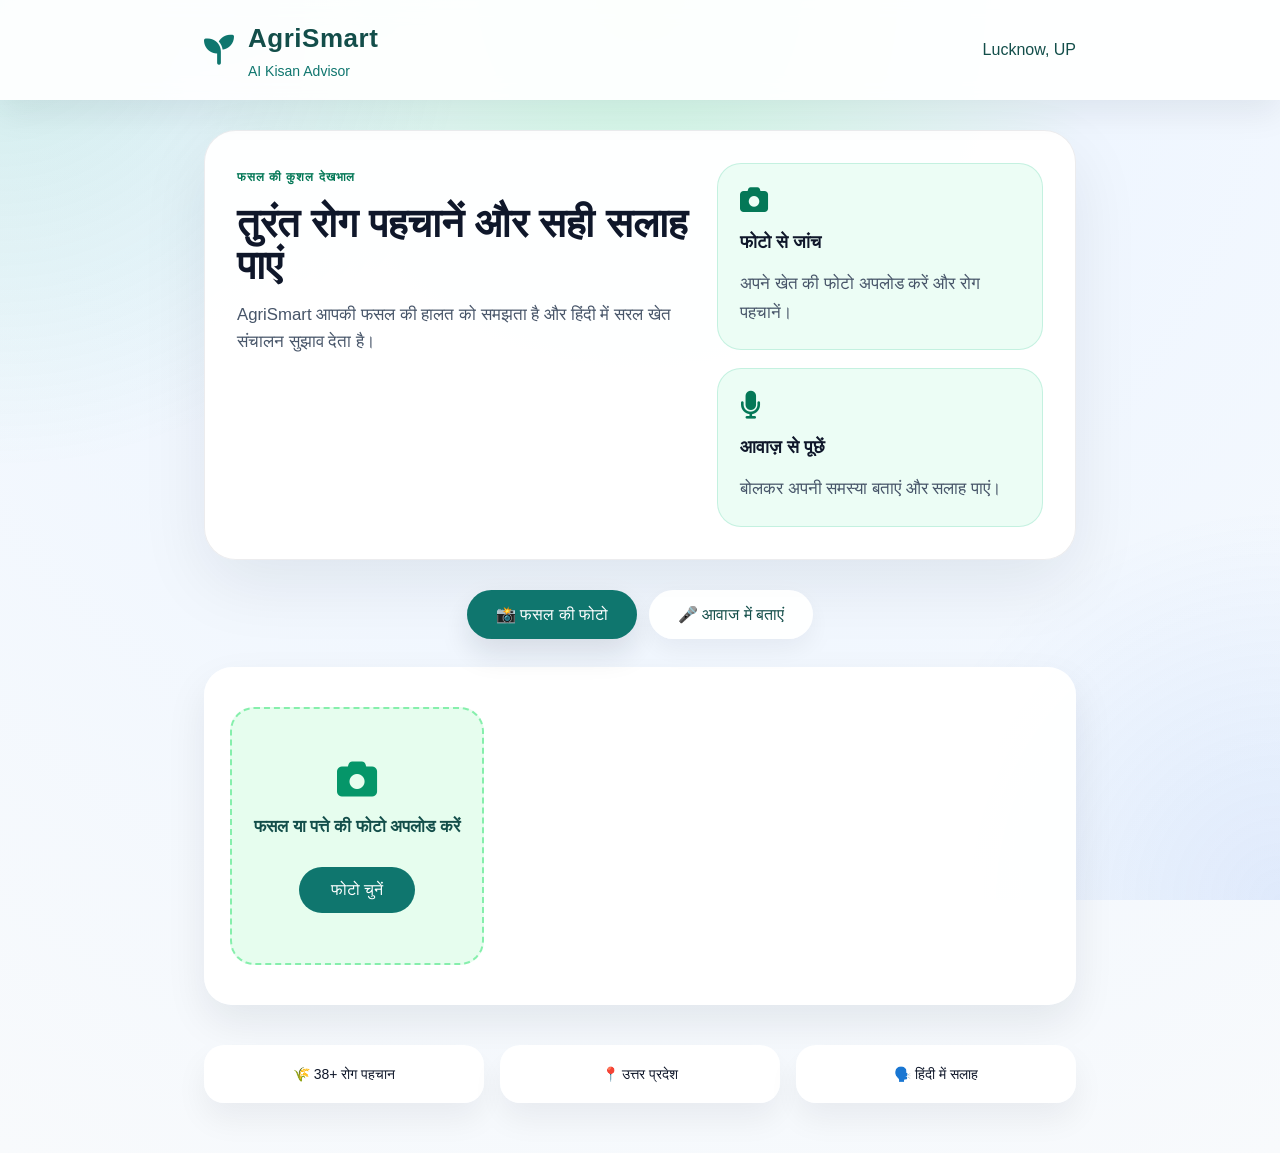
==== index.html @ c0d42a11 "Attach frontend and backend: clean project structure and UI/backend integration" ====
<!DOCTYPE html>
<html lang="hi">
<head>
  <meta charset="UTF-8">
  <meta name="viewport" content="width=device-width, initial-scale=1.0">
  <title>AgriSmart AI - Pocket Kisan Advisor</title>
  <link rel="stylesheet" href="css/style.css">
  <link rel="stylesheet" href="https://cdnjs.cloudflare.com/ajax/libs/font-awesome/6.5.0/css/all.min.css" integrity="sha512-QHRsULlKVCgvx2x8IB+KWna+wvWH8qNqrNk2URrFvH7xeec5g7FKciNkRIj6QPzvm3kcV8es2g00rqoMw+9ZZA==" crossorigin="anonymous" referrerpolicy="no-referrer">
</head>
<body>
  <nav class="navbar">
    <div class="nav-container">
      <div class="logo">
        <i class="fas fa-seedling"></i>
        <div>
          <h2>AgriSmart</h2>
          <p>AI Kisan Advisor</p>
        </div>
      </div>
      <div class="location">Lucknow, UP</div>
    </div>
  </nav>

  <main class="container">
    <section class="hero-card">
      <div>
        <span class="eyebrow">फसल की कुशल देखभाल</span>
        <h1>तुरंत रोग पहचानें और सही सलाह पाएं</h1>
        <p>AgriSmart आपकी फसल की हालत को समझता है और हिंदी में सरल खेत संचालन सुझाव देता है।</p>
      </div>
      <div class="hero-actions">
        <div class="feature-card">
          <i class="fas fa-camera"></i>
          <h3>फोटो से जांच</h3>
          <p>अपने खेत की फोटो अपलोड करें और रोग पहचानें।</p>
        </div>
        <div class="feature-card">
          <i class="fas fa-microphone"></i>
          <h3>आवाज़ से पूछें</h3>
          <p>बोलकर अपनी समस्या बताएं और सलाह पाएं।</p>
        </div>
      </div>
    </section>

    <div class="tabs">
      <button class="tab-btn active" onclick="showTab(0)">📸 फसल की फोटो</button>
      <button class="tab-btn" onclick="showTab(1)">🎤 आवाज में बताएं</button>
    </div>

    <div id="photo-tab" class="tab-content">
      <div class="upload-box">
        <input type="file" id="image-upload" accept="image/*" hidden>
        <button
          type="button"
          class="upload-area"
          aria-label="फसल या पत्ते की फोटो अपलोड करें"
          onclick="document.getElementById('image-upload').click()"
        >
          <i class="fas fa-camera fa-3x"></i>
          <p>फसल या पत्ते की फोटो अपलोड करें</p>
          <span class="btn">फोटो चुनें</span>
        </button>
      </div>
    </div>

    <div id="voice-tab" class="tab-content hidden">
      <div class="voice-box">
        <button id="record-btn" class="record-btn">
          <i class="fas fa-microphone"></i>
        </button>
        <p id="voice-status">अपनी समस्या बताएं (हिंदी में बोलें)</p>
        <p class="hint-text">रिकॉर्डिंग बंद करने के बाद आप अपना टेक्स्ट इनपुट दे सकते हैं।</p>
      </div>
    </div>

    <div class="trust-bar">
      <div>🌾 38+ रोग पहचान</div>
      <div>📍 उत्तर प्रदेश</div>
      <div>🗣️ हिंदी में सलाह</div>
    </div>
  </main>

  <script src="js/script.js"></script>
</body>
</html>
---- css/style.css ----
* {
  margin: 0;
  padding: 0;
  box-sizing: border-box;
}

body {
  font-family: 'Segoe UI', Tahoma, Geneva, Verdana, sans-serif;
  background: radial-gradient(circle at top, #d1fae5 0%, #eff6ff 35%, #f8fafc 100%);
  color: #134e4a;
  line-height: 1.6;
  min-height: 100vh;
}

body::before {
  content: '';
  position: fixed;
  inset: 0;
  background: radial-gradient(circle at top left, rgba(16,185,129,0.15), transparent 30%),
              radial-gradient(circle at bottom right, rgba(59,130,246,0.12), transparent 25%);
  pointer-events: none;
}

.navbar {
  background: rgba(255,255,255,0.92);
  backdrop-filter: blur(10px);
  box-shadow: 0 12px 34px rgba(15,23,42,0.08);
  padding: 18px 0;
  position: sticky;
  top: 0;
  z-index: 100;
}

.nav-container {
  max-width: 920px;
  margin: 0 auto;
  padding: 0 24px;
  display: flex;
  justify-content: space-between;
  align-items: center;
}

.logo {
  display: flex;
  align-items: center;
  gap: 14px;
}

.logo i {
  font-size: 30px;
  color: #0f766e;
}

.logo h2 {
  font-size: 26px;
  letter-spacing: 0.02em;
}

.logo p {
  font-size: 14px;
  color: #0f766e;
}

.container {
  max-width: 920px;
  margin: 30px auto 50px;
  padding: 0 24px;
  position: relative;
}

.hero-card {
  background: rgba(255,255,255,0.96);
  border: 1px solid rgba(15,23,42,0.08);
  border-radius: 32px;
  padding: 32px;
  display: grid;
  grid-template-columns: 1.4fr 1fr;
  gap: 24px;
  box-shadow: 0 24px 68px rgba(15,23,42,0.08);
  margin-bottom: 30px;
}

.eyebrow {
  display: inline-block;
  margin-bottom: 16px;
  color: #047857;
  font-weight: 700;
  text-transform: uppercase;
  letter-spacing: 0.08em;
  font-size: 12px;
}

.hero-card h1 {
  font-size: clamp(2.5rem, 3vw, 4rem);
  line-height: 1.04;
  margin-bottom: 16px;
  color: #0f172a;
}

.hero-card p {
  font-size: 1.05rem;
  color: #475569;
  max-width: 560px;
}

.hero-actions {
  display: grid;
  gap: 18px;
}

.feature-card {
  background: #ecfdf5;
  border-radius: 24px;
  padding: 22px;
  display: grid;
  gap: 14px;
  border: 1px solid rgba(16,185,129,0.18);
}

.feature-card i {
  font-size: 28px;
  color: #047857;
}

.feature-card h3 {
  font-size: 1.1rem;
  color: #0f172a;
}

.feature-card p {
  color: #475569;
  line-height: 1.7;
}

.tabs {
  display: flex;
  gap: 12px;
  justify-content: center;
  flex-wrap: wrap;
  margin-bottom: 28px;
}

.tab-btn {
  padding: 14px 28px;
  border: 1px solid transparent;
  background: rgba(255,255,255,0.92);
  border-radius: 999px;
  font-size: 16px;
  cursor: pointer;
  color: #134e4a;
  transition: all 0.25s ease;
  box-shadow: 0 10px 28px rgba(15,23,42,0.06);
}

.tab-btn:hover,
.tab-btn.active {
  background: #0f766e;
  color: white;
  border-color: transparent;
  box-shadow: 0 14px 30px rgba(15,23,42,0.12);
}

.tab-content {
  display: block;
}

.tab-content.hidden {
  display: none;
}

.upload-box,
.voice-box {
  background: rgba(255,255,255,0.95);
  border-radius: 28px;
  padding: 40px 26px;
  text-align: center;
  box-shadow: 0 18px 40px rgba(15,23,42,0.08);
}

.upload-area {
  display: grid;
  gap: 18px;
  align-items: center;
  justify-items: center;
  border: 2px dashed #86efac;
  border-radius: 24px;
  padding: 50px 22px;
  cursor: pointer;
  transition: all 0.3s ease;
  background: rgba(220,252,231,0.7);
}

.upload-area:hover {
  transform: translateY(-2px);
  border-color: #16a34a;
  background: rgba(220,252,231,0.92);
}

.upload-area i {
  color: #059669;
}

.upload-area p {
  font-size: 1.05rem;
  color: #134e4a;
  font-weight: 600;
}

.btn {
  background: #0f766e;
  color: white;
  padding: 14px 32px;
  border: none;
  border-radius: 999px;
  font-size: 16px;
  margin-top: 12px;
  cursor: pointer;
}

.record-btn {
  width: 130px;
  height: 130px;
  border-radius: 50%;
  background: linear-gradient(135deg, #10b981 0%, #047857 100%);
  color: white;
  border: none;
  font-size: 42px;
  cursor: pointer;
  margin: 0 auto 18px;
  display: block;
  box-shadow: 0 24px 44px rgba(16,185,129,0.25);
  transition: transform 0.25s ease, box-shadow 0.25s ease;
}

.record-btn:hover {
  transform: scale(1.05);
  box-shadow: 0 28px 48px rgba(16,185,129,0.32);
}

.voice-box p {
  font-size: 1rem;
  color: #334155;
}

.hint-text {
  margin-top: 14px;
  color: #475569;
  font-size: 0.95rem;
}

.trust-bar {
  display: grid;
  grid-template-columns: repeat(3, minmax(0, 1fr));
  gap: 16px;
  margin-top: 40px;
  color: #0f172a;
  font-size: 14px;
}

.trust-bar div {
  background: rgba(255,255,255,0.92);
  border-radius: 20px;
  padding: 18px 20px;
  box-shadow: 0 16px 32px rgba(15,23,42,0.06);
  text-align: center;
}

@media (max-width: 840px) {
  .hero-card {
    grid-template-columns: 1fr;
  }
}

@media (max-width: 640px) {
  .nav-container,
  .container {
    padding: 0 16px;
  }

  .tab-btn {
    flex: 1 1 45%;
  }

  .upload-box,
  .voice-box,
  .hero-card,
  .trust-bar div {
    padding: 28px 18px;
  }

  .record-btn {
    width: 110px;
    height: 110px;
    font-size: 36px;
  }

  .trust-bar {
    grid-template-columns: 1fr;
  }
}
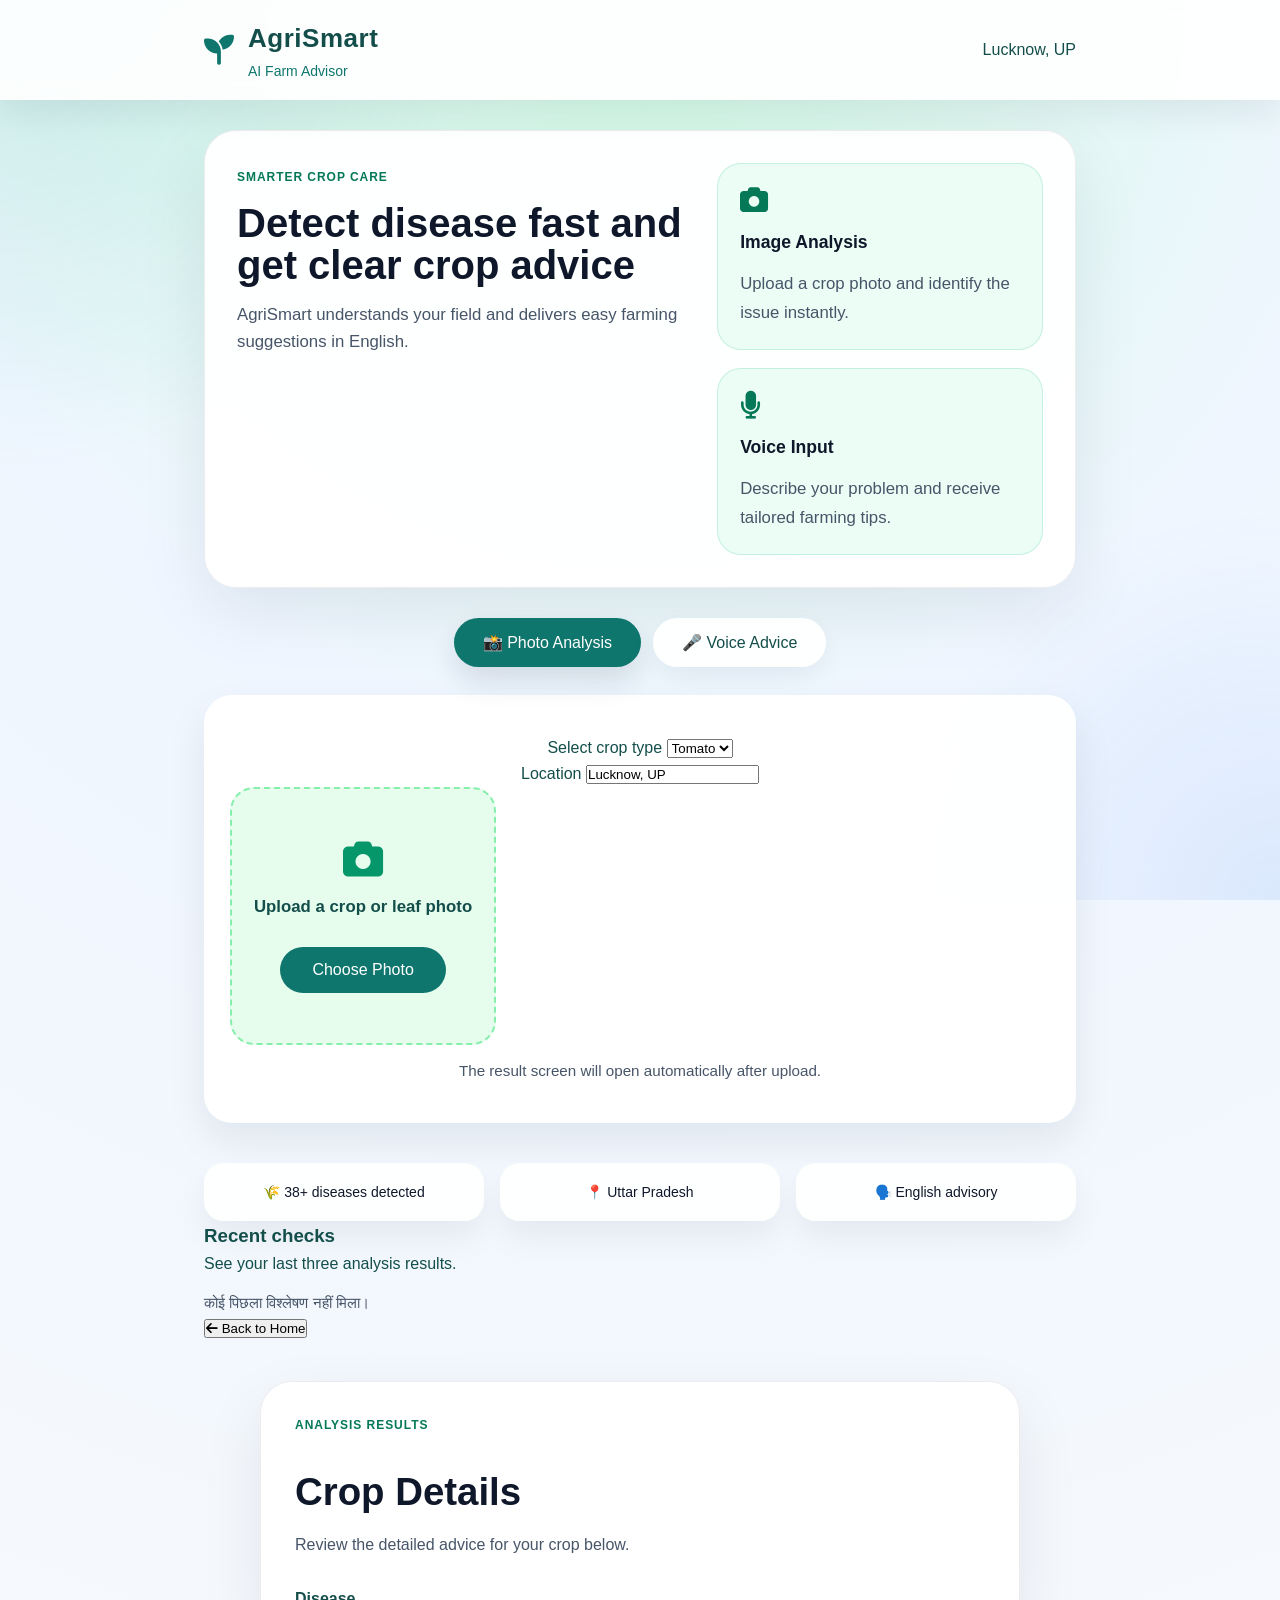
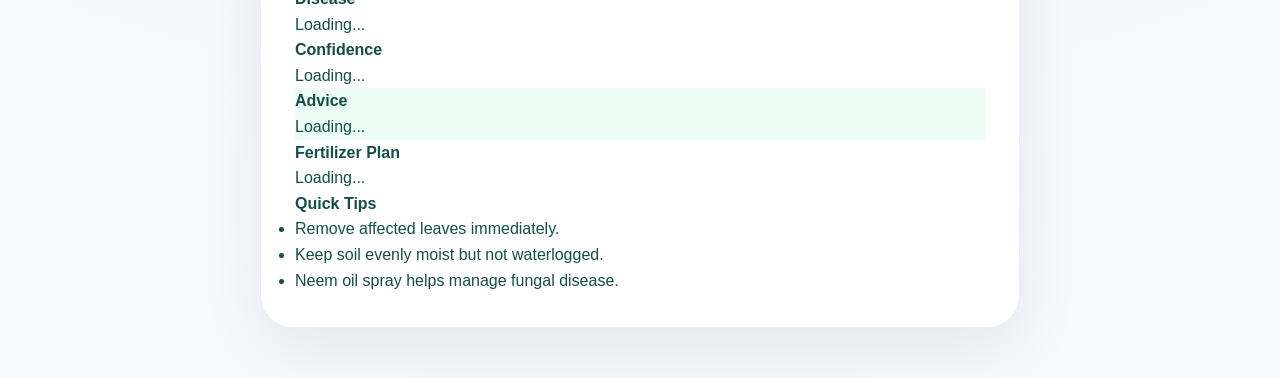
==== commit 245bd921: "Translate UI to English and remove duplicate script copy" ====
--- a/index.html
+++ b/index.html
@@ -1,9 +1,9 @@
 <!DOCTYPE html>
-<html lang="hi">
+<html lang="en">
 <head>
   <meta charset="UTF-8">
   <meta name="viewport" content="width=device-width, initial-scale=1.0">
-  <title>AgriSmart AI - Pocket Kisan Advisor</title>
+  <title>AgriSmart AI - Pocket Farmer Advisor</title>
   <link rel="stylesheet" href="css/style.css">
   <link rel="stylesheet" href="https://cdnjs.cloudflare.com/ajax/libs/font-awesome/6.5.0/css/all.min.css" integrity="sha512-QHRsULlKVCgvx2x8IB+KWna+wvWH8qNqrNk2URrFvH7xeec5g7FKciNkRIj6QPzvm3kcV8es2g00rqoMw+9ZZA==" crossorigin="anonymous" referrerpolicy="no-referrer">
 </head>
@@ -14,7 +14,7 @@
         <i class="fas fa-seedling"></i>
         <div>
           <h2>AgriSmart</h2>
-          <p>AI Kisan Advisor</p>
+          <p>AI Farm Advisor</p>
         </div>
       </div>
       <div class="location">Lucknow, UP</div>
@@ -22,62 +22,136 @@
   </nav>
 
   <main class="container">
-    <section class="hero-card">
-      <div>
-        <span class="eyebrow">फसल की कुशल देखभाल</span>
-        <h1>तुरंत रोग पहचानें और सही सलाह पाएं</h1>
-        <p>AgriSmart आपकी फसल की हालत को समझता है और हिंदी में सरल खेत संचालन सुझाव देता है।</p>
+    <section id="home-screen" class="screen">
+      <section class="hero-card">
+        <div>
+          <span class="eyebrow">Smarter Crop Care</span>
+          <h1>Detect disease fast and get clear crop advice</h1>
+          <p>AgriSmart understands your field and delivers easy farming suggestions in English.</p>
+        </div>
+        <div class="hero-actions">
+          <div class="feature-card">
+            <i class="fas fa-camera"></i>
+            <h3>Image Analysis</h3>
+            <p>Upload a crop photo and identify the issue instantly.</p>
+          </div>
+          <div class="feature-card">
+            <i class="fas fa-microphone"></i>
+            <h3>Voice Input</h3>
+            <p>Describe your problem and receive tailored farming tips.</p>
+          </div>
+        </div>
+      </section>
+
+      <div class="tabs">
+        <button class="tab-btn active" onclick="showTab(0)">📸 Photo Analysis</button>
+        <button class="tab-btn" onclick="showTab(1)">🎤 Voice Advice</button>
       </div>
-      <div class="hero-actions">
-        <div class="feature-card">
-          <i class="fas fa-camera"></i>
-          <h3>फोटो से जांच</h3>
-          <p>अपने खेत की फोटो अपलोड करें और रोग पहचानें।</p>
-        </div>
-        <div class="feature-card">
-          <i class="fas fa-microphone"></i>
-          <h3>आवाज़ से पूछें</h3>
-          <p>बोलकर अपनी समस्या बताएं और सलाह पाएं।</p>
+
+      <div id="photo-tab" class="tab-content">
+        <div class="upload-box">
+          <div class="form-row">
+            <label for="crop-select">Select crop type</label>
+            <select id="crop-select" class="text-input">
+              <option value="Tomato">Tomato</option>
+              <option value="Paddy">Paddy</option>
+              <option value="Wheat">Wheat</option>
+              <option value="Potato">Potato</option>
+              <option value="Cotton">Cotton</option>
+            </select>
+          </div>
+          <div class="form-row">
+            <label for="location-input">Location</label>
+            <input id="location-input" class="text-input" type="text" value="Lucknow, UP" />
+          </div>
+          <input type="file" id="image-upload" accept="image/*" hidden>
+          <button type="button" class="upload-area" aria-label="Upload crop or leaf photo" onclick="document.getElementById('image-upload').click()">
+            <i class="fas fa-camera fa-3x"></i>
+            <p>Upload a crop or leaf photo</p>
+            <span class="btn">Choose Photo</span>
+          </button>
+          <p class="hint-text">The result screen will open automatically after upload.</p>
         </div>
       </div>
+
+      <div id="voice-tab" class="tab-content hidden">
+        <div class="voice-box voice-panel">
+          <div class="form-row">
+            <label for="voice-crop-select">Crop type</label>
+            <select id="voice-crop-select" class="text-input">
+              <option value="Tomato">Tomato</option>
+              <option value="Paddy">Paddy</option>
+              <option value="Wheat">Wheat</option>
+              <option value="Potato">Potato</option>
+              <option value="Cotton">Cotton</option>
+            </select>
+          </div>
+          <div class="form-row">
+            <label for="voice-location-input">Location</label>
+            <input id="voice-location-input" class="text-input" type="text" value="Lucknow, UP" />
+          </div>
+          <div class="form-row">
+            <label for="voice-text">Describe your issue</label>
+            <textarea id="voice-text" class="text-area" rows="4" placeholder="Leaves are turning yellow, grains are drying..."></textarea>
+          </div>
+          <button id="record-btn" class="btn action-btn">📤 Submit</button>
+          <p id="voice-status" class="hint-text">Write your issue and click Submit.</p>
+        </div>
+      </div>
+
+      <div class="trust-bar">
+        <div>🌾 38+ diseases detected</div>
+        <div>📍 Uttar Pradesh</div>
+        <div>🗣️ English advisory</div>
+      </div>
+
+      <section class="history-panel">
+        <div class="history-header">
+          <h3>Recent checks</h3>
+          <p>See your last three analysis results.</p>
+        </div>
+        <div id="history-list" class="history-list"></div>
+      </section>
     </section>
 
-    <div class="tabs">
-      <button class="tab-btn active" onclick="showTab(0)">📸 फसल की फोटो</button>
-      <button class="tab-btn" onclick="showTab(1)">🎤 आवाज में बताएं</button>
-    </div>
+    <section id="result-screen" class="screen hidden">
+      <button class="back-btn" onclick="showHome()"><i class="fas fa-arrow-left"></i> Back to Home</button>
+      <section class="result-card">
+        <div class="result-header">
+          <span class="eyebrow">Analysis Results</span>
+          <h2 id="result-crop">Crop Details</h2>
+          <p id="result-summary">Review the detailed advice for your crop below.</p>
+        </div>
 
-    <div id="photo-tab" class="tab-content">
-      <div class="upload-box">
-        <input type="file" id="image-upload" accept="image/*" hidden>
-        <button
-          type="button"
-          class="upload-area"
-          aria-label="फसल या पत्ते की फोटो अपलोड करें"
-          onclick="document.getElementById('image-upload').click()"
-        >
-          <i class="fas fa-camera fa-3x"></i>
-          <p>फसल या पत्ते की फोटो अपलोड करें</p>
-          <span class="btn">फोटो चुनें</span>
-        </button>
-      </div>
-    </div>
+        <div class="result-grid">
+          <div class="metric-card">
+            <h4>Disease</h4>
+            <p id="result-disease">Loading...</p>
+          </div>
+          <div class="metric-card">
+            <h4>Confidence</h4>
+            <p id="result-confidence">Loading...</p>
+          </div>
+          <div class="metric-card advice-block">
+            <h4>Advice</h4>
+            <p id="result-advice">Loading...</p>
+          </div>
+          <div class="metric-card fertilizer-block">
+            <h4>Fertilizer Plan</h4>
+            <p id="result-fertilizer">Loading...</p>
+          </div>
+        </div>
 
-    <div id="voice-tab" class="tab-content hidden">
-      <div class="voice-box">
-        <button id="record-btn" class="record-btn">
-          <i class="fas fa-microphone"></i>
-        </button>
-        <p id="voice-status">अपनी समस्या बताएं (हिंदी में बोलें)</p>
-        <p class="hint-text">रिकॉर्डिंग बंद करने के बाद आप अपना टेक्स्ट इनपुट दे सकते हैं।</p>
-      </div>
-    </div>
-
-    <div class="trust-bar">
-      <div>🌾 38+ रोग पहचान</div>
-      <div>📍 उत्तर प्रदेश</div>
-      <div>🗣️ हिंदी में सलाह</div>
-    </div>
+        <div class="notes-card">
+          <h4>Quick Tips</h4>
+          <ul>
+            <li>Remove affected leaves immediately.</li>
+            <li>Keep soil evenly moist but not waterlogged.</li>
+            <li>Neem oil spray helps manage fungal disease.</li>
+          </ul>
+        </div>
+      </section>
+    </section>
   </main>
 
   <script src="js/script.js"></script>
--- a/css/style.css
+++ b/css/style.css
@@ -265,8 +265,98 @@
   text-align: center;
 }
 
+.result-card {
+  background: rgba(255,255,255,0.96);
+  border: 1px solid rgba(15,23,42,0.08);
+  border-radius: 32px;
+  padding: 34px;
+  box-shadow: 0 24px 64px rgba(15,23,42,0.08);
+  max-width: 760px;
+  margin: 40px auto;
+}
+
+.result-header {
+  display: grid;
+  gap: 10px;
+  margin-bottom: 28px;
+}
+
+.result-header h2 {
+  font-size: clamp(2rem, 3vw, 3rem);
+  color: #0f172a;
+}
+
+.result-header p {
+  color: #475569;
+  font-size: 1rem;
+}
+
+.result-content {
+  display: grid;
+  gap: 22px;
+  margin-bottom: 28px;
+}
+
+.result-item {
+  background: #f8fafc;
+  border-radius: 22px;
+  padding: 22px 24px;
+  border: 1px solid rgba(15,23,42,0.06);
+}
+
+.result-item h3 {
+  font-size: 1rem;
+  margin-bottom: 8px;
+  color: #0f172a;
+}
+
+.result-item p {
+  color: #334155;
+  line-height: 1.8;
+}
+
+.advice-block {
+  background: #ecfdf5;
+}
+
+.result-btn {
+  width: 100%;
+  padding: 16px 0;
+  font-size: 1rem;
+  font-weight: 700;
+}
+
 @media (max-width: 840px) {
   .hero-card {
+    grid-template-columns: 1fr;
+  }
+}
+
+@media (max-width: 640px) {
+  .nav-container,
+  .container {
+    padding: 0 16px;
+  }
+
+  .tab-btn {
+    flex: 1 1 45%;
+  }
+
+  .upload-box,
+  .voice-box,
+  .hero-card,
+  .trust-bar div,
+  .result-card {
+    padding: 24px 18px;
+  }
+
+  .record-btn {
+    width: 110px;
+    height: 110px;
+    font-size: 36px;
+  }
+
+  .trust-bar {
     grid-template-columns: 1fr;
   }
 }
